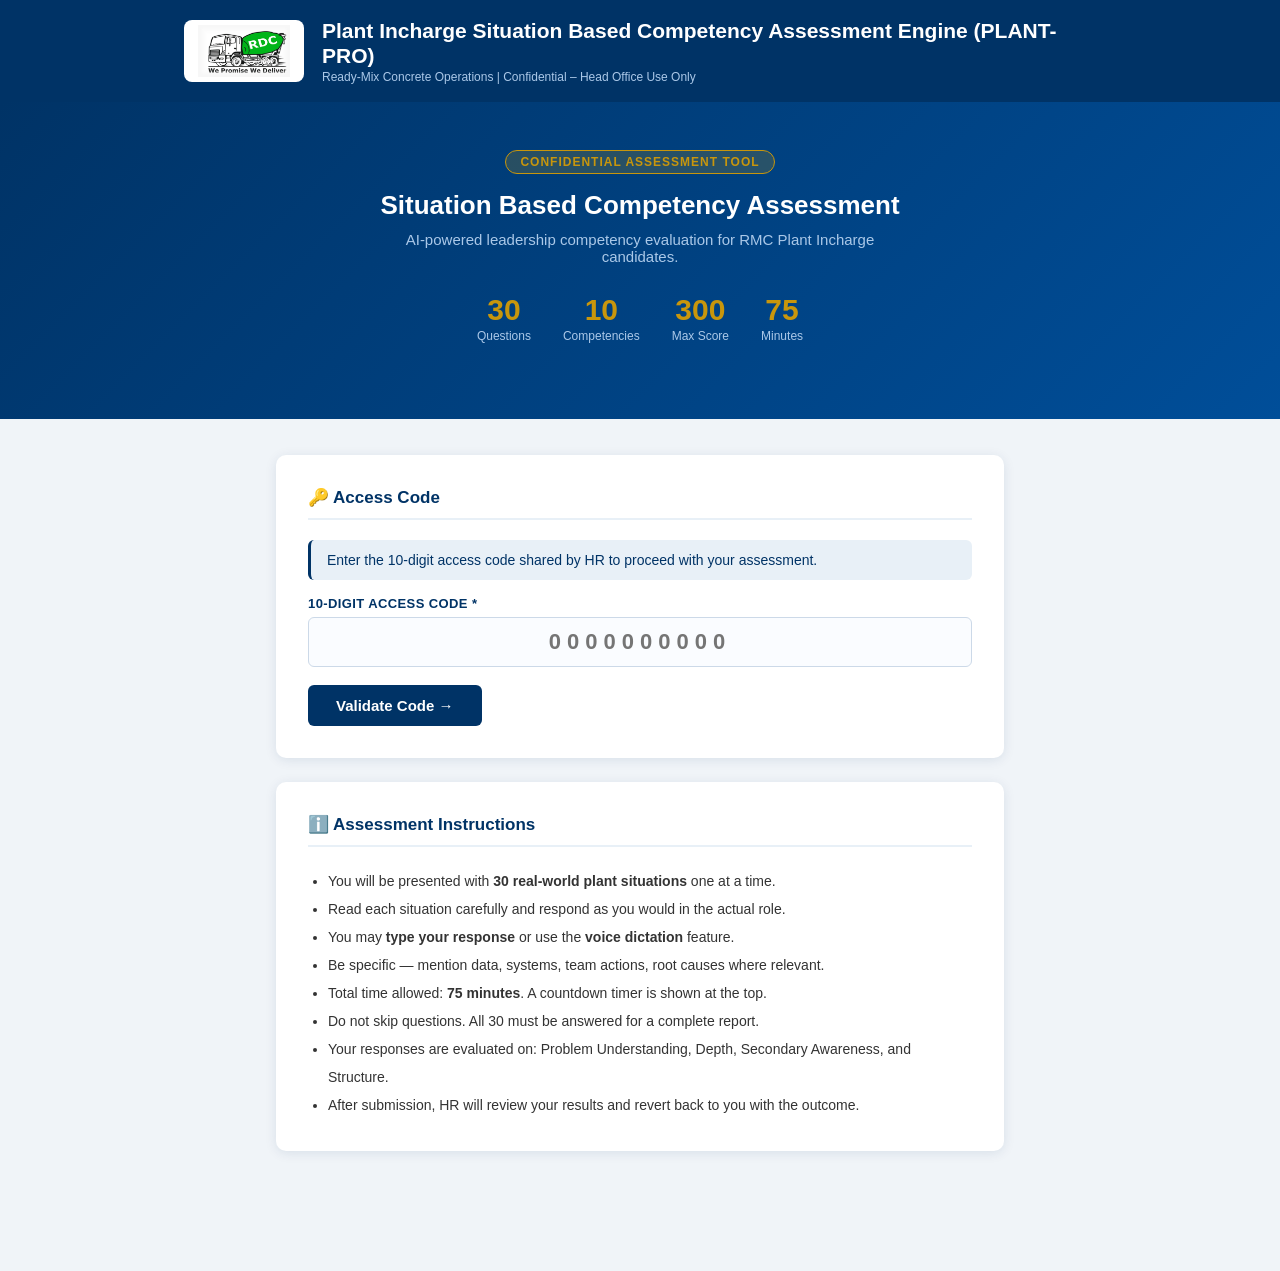
==== static/index.html @ 42b7ea3e "SRT: identify the candidate against the employee master SRT recorded a typed name and a typed plant " ====
<!DOCTYPE html>
<html lang="en">
<head>
  <meta charset="UTF-8" />
  <meta name="viewport" content="width=device-width, initial-scale=1.0" />
  <title>RDC Plant Incharge – Situation Based Competency Assessment</title>
  <link rel="stylesheet" href="/static/style.css?v=4.23" />
  <style>
    .hero {
      background: linear-gradient(135deg, #003366 0%, #004e99 100%);
      padding: 48px 24px;
      text-align: center;
      color: #fff;
    }
    .hero h1 { font-size: 26px; font-weight: 800; margin-bottom: 10px; }
    .hero p  { font-size: 15px; color: #aac8e8; max-width: 520px; margin: 0 auto 8px; }
    .hero-badge {
      display: inline-block;
      background: rgba(200,150,12,0.2);
      border: 1px solid var(--gold);
      color: var(--gold);
      padding: 4px 14px;
      border-radius: 20px;
      font-size: 12px;
      font-weight: 700;
      letter-spacing: 1px;
      margin-bottom: 16px;
    }
    .stats-row {
      display: flex;
      justify-content: center;
      gap: 32px;
      margin: 28px 0;
    }
    .stat-item { text-align: center; color: #fff; }
    .stat-num  { font-size: 30px; font-weight: 800; color: var(--gold); }
    .stat-lbl  { font-size: 12px; color: #aac8e8; margin-top: 2px; }
    .form-note { font-size: 12px; color: var(--grey-mid); margin-top: 6px; }

    /* Access code entry */
    .code-input {
      font-size: 22px !important;
      font-family: 'Courier New', monospace;
      letter-spacing: 6px;
      text-align: center;
      font-weight: 700;
      color: var(--blue);
    }
    .code-meta {
      display: none;
      background: #d4edda; color: #155724;
      padding: 8px 14px; border-radius: 7px;
      font-size: 12px; font-weight: 600;
      margin-top: 10px;
    }
    .code-err {
      display: none;
      background: #f8d7da; color: #721c24;
      padding: 8px 14px; border-radius: 7px;
      font-size: 13px; margin-top: 10px;
    }
    #registrationCard { display: none; }
  </style>
</head>
<body>

<header class="header">
  <div class="header-inner">
    <div class="header-logo">
      <img src="/static/rdc-logo.png?v=1" alt="RDC" onerror="this.remove();this.parentNode.classList.add('no-image');" />
    </div>
    <div>
      <div class="header-title">Plant Incharge Situation Based Competency Assessment Engine (PLANT-PRO)</div>
      <div class="header-sub">Ready-Mix Concrete Operations | Confidential – Head Office Use Only</div>
    </div>
  </div>
</header>

<div class="hero">
  <div class="hero-badge">CONFIDENTIAL ASSESSMENT TOOL</div>
  <h1>Situation Based Competency Assessment</h1>
  <p>AI-powered leadership competency evaluation for RMC Plant Incharge candidates.</p>
  <div class="stats-row">
    <div class="stat-item">
      <div class="stat-num">30</div>
      <div class="stat-lbl">Questions</div>
    </div>
    <div class="stat-item">
      <div class="stat-num">10</div>
      <div class="stat-lbl">Competencies</div>
    </div>
    <div class="stat-item">
      <div class="stat-num">300</div>
      <div class="stat-lbl">Max Score</div>
    </div>
    <div class="stat-item">
      <div class="stat-num" id="assessmentTimeStat">75</div>
      <div class="stat-lbl">Minutes</div>
    </div>
  </div>
</div>

<div class="container">

  <!-- Step 1: Access Code Entry -->
  <div class="card" id="codeCard">
    <div class="card-title">🔑 Access Code</div>
    <div class="alert alert-info">
      Enter the 10-digit access code shared by HR to proceed with your assessment.
    </div>
    <form id="codeForm">
      <div class="form-group">
        <label>10-Digit Access Code *</label>
        <input type="text" id="accessCode" class="code-input"
               placeholder="0000000000"
               inputmode="numeric" pattern="[0-9]{10}"
               maxlength="10" autocomplete="off" required />
      </div>
      <div style="margin-top:8px;">
        <button type="submit" class="btn btn-primary" id="codeBtn">
          <span>Validate Code →</span>
        </button>
      </div>
      <div class="code-meta" id="codeMeta"></div>
      <div class="code-err"  id="codeErr"></div>
    </form>
  </div>

  <!-- Step 2: Candidate Registration (hidden until code is valid) -->
  <div class="card" id="registrationCard">
    <div class="card-title">📋 Candidate Registration</div>
    <div class="alert alert-info">
      Enter your employee code and company e-mail. Your name and plant are taken
      from the employee master, so they appear on the report exactly as HR holds
      them.
    </div>
    <form id="regForm">
      <div class="form-group">
        <label>Employee Code *</label>
        <input type="text" id="employeeCode" placeholder="e.g., A00388" required />
      </div>
      <div class="form-group">
        <label>Company E-mail *</label>
        <input type="email" id="employeeEmail" placeholder="e.g., name@rdc.in" required />
      </div>

      <!-- Filled by the lookup. Shown so the candidate can see who the system
           thinks they are BEFORE a 75-minute assessment is attributed to that
           person — a mistyped code caught here costs nothing. -->
      <div class="alert alert-info" id="identityBox" style="display:none;"></div>
      <div class="code-err" id="identityErr"></div>

      <div class="form-group">
        <label>Assessment Date *</label>
        <input type="date" id="assessmentDate" required />
      </div>
      <div style="margin-top:8px;">
        <button type="button" class="btn btn-primary" id="verifyBtn">
          <span>Confirm My Details</span>
        </button>
        <button type="submit" class="btn btn-primary" id="startBtn" style="display:none;">
          <span>Begin Assessment →</span>
        </button>
      </div>
    </form>
  </div>

  <div class="card">
    <div class="card-title">ℹ️ Assessment Instructions</div>
    <ul style="list-style:disc; padding-left:20px; font-size:14px; line-height:2;">
      <li>You will be presented with <strong>30 real-world plant situations</strong> one at a time.</li>
      <li>Read each situation carefully and respond as you would in the actual role.</li>
      <li>You may <strong>type your response</strong> or use the <strong>voice dictation</strong> feature.</li>
      <li>Be specific — mention data, systems, team actions, root causes where relevant.</li>
      <li>Total time allowed: <strong id="assessmentTimeLabel">75 minutes</strong>. A countdown timer is shown at the top.</li>
      <li>Do not skip questions. All 30 must be answered for a complete report.</li>
      <li>Your responses are evaluated on: Problem Understanding, Depth, Secondary Awareness, and Structure.</li>
      <li>After submission, HR will review your results and revert back to you with the outcome.</li>
    </ul>
  </div>
</div>

<script>
  // Set today's date as default
  document.getElementById('assessmentDate').value = new Date().toISOString().split('T')[0];

  // Pull the configured assessment duration from the backend so the
  // instructions card reflects the real value (default 75 min, but
  // overridable via ASSESSMENT_MINUTES env var).
  fetch('/api/config').then(r => r.ok ? r.json() : null).then(cfg => {
    if (cfg && cfg.assessment_minutes) {
      const lbl = document.getElementById('assessmentTimeLabel');
      if (lbl) lbl.textContent = `${cfg.assessment_minutes} minutes`;
      const stat = document.getElementById('assessmentTimeStat');
      if (stat) stat.textContent = String(cfg.assessment_minutes);
    }
  }).catch(() => {});

  let validatedCode = '';

  // Digits-only live filter on the code input
  const codeInput = document.getElementById('accessCode');
  codeInput.addEventListener('input', () => {
    codeInput.value = codeInput.value.replace(/\D+/g, '').slice(0, 10);
  });

  // NOTE: Access code is NEVER pre-filled from URL or elsewhere. HR shares
  // the code with the candidate only when they are online for the test —
  // this is an anti-cheating requirement. The candidate must type it in.

  async function parseErr(res) {
    try { const j = await res.json(); return j.detail || JSON.stringify(j); }
    catch (_) { return await res.text(); }
  }

  // Names come from the employee master, so they are not attacker-controlled —
  // but they are still data being written into innerHTML, and an apostrophe or
  // an ampersand in a name should render, not break the markup around it.
  function escHtml(s) {
    return String(s == null ? '' : s)
      .replace(/&/g, '&amp;').replace(/</g, '&lt;').replace(/>/g, '&gt;')
      .replace(/"/g, '&quot;').replace(/'/g, '&#39;');
  }

  // Step 1: Validate access code
  document.getElementById('codeForm').addEventListener('submit', async (e) => {
    e.preventDefault();
    const btn     = document.getElementById('codeBtn');
    const metaEl  = document.getElementById('codeMeta');
    const errEl   = document.getElementById('codeErr');
    const code    = codeInput.value.trim();

    metaEl.style.display = 'none';
    errEl.style.display  = 'none';

    if (!/^\d{10}$/.test(code)) {
      errEl.textContent     = 'Please enter exactly 10 digits.';
      errEl.style.display   = 'block';
      return;
    }

    btn.disabled  = true;
    btn.innerHTML = '<span>Validating…</span>';

    try {
      const res = await fetch('/api/validate-code', {
        method: 'POST',
        headers: { 'Content-Type': 'application/json' },
        body:   JSON.stringify({ code }),
      });
      if (!res.ok) throw new Error(await parseErr(res));
      const d = await res.json();

      validatedCode = code;
      codeInput.disabled = true;
      btn.style.display  = 'none';
      metaEl.textContent = `✅ Code valid — ${d.remaining} of ${d.max_uses} slots available.`;
      metaEl.style.display = 'block';

      // Reveal the registration card
      document.getElementById('registrationCard').style.display = 'block';
      document.getElementById('candidateName').focus();
      document.getElementById('registrationCard').scrollIntoView({ behavior: 'smooth', block: 'start' });
    } catch (err) {
      errEl.textContent   = '❌ ' + err.message;
      errEl.style.display = 'block';
      btn.disabled        = false;
      btn.innerHTML       = '<span>Validate Code →</span>';
    }
  });

  // Step 2: Begin assessment (sends access code along with registration)
  // Identity confirmed by the lookup. Cleared whenever the code or e-mail is
  // edited, so the candidate cannot confirm one person and then start as
  // another by changing a field afterwards.
  let verifiedIdentity = null;

  function resetIdentity() {
    verifiedIdentity = null;
    document.getElementById('identityBox').style.display = 'none';
    document.getElementById('identityErr').textContent = '';
    document.getElementById('startBtn').style.display = 'none';
    document.getElementById('verifyBtn').style.display = '';
  }
  document.getElementById('employeeCode').addEventListener('input', resetIdentity);
  document.getElementById('employeeEmail').addEventListener('input', resetIdentity);

  document.getElementById('verifyBtn').addEventListener('click', async () => {
    const btn  = document.getElementById('verifyBtn');
    const err  = document.getElementById('identityErr');
    const box  = document.getElementById('identityBox');
    const code = document.getElementById('employeeCode').value.trim();
    const mail = document.getElementById('employeeEmail').value.trim();

    err.textContent = '';
    if (!code || !mail) {
      err.textContent = 'Please enter both your employee code and your company e-mail.';
      return;
    }

    btn.disabled = true;
    btn.innerHTML = '<span>Checking…</span>';
    try {
      // Bare path on purpose — the BASE_PATH shim prefixes it, same as the
      // other call sites in this app.
      const res = await fetch('/api/identity/lookup', {
        method: 'POST',
        headers: { 'Content-Type': 'application/json' },
        body: JSON.stringify({ employee_code: code, email: mail }),
      });
      if (!res.ok) throw new Error(await parseErr(res));
      const who = await res.json();

      verifiedIdentity = who;
      box.innerHTML =
        '<strong>' + escHtml(who.full_name || '') + '</strong>'
        + (who.employee_code ? ' &middot; ' + escHtml(who.employee_code) : '')
        + (who.designation ? '<br>' + escHtml(who.designation) : '')
        + (who.location ? '<br>' + escHtml(who.location) : '')
        + '<br><br>If this is not you, correct your employee code or e-mail above.';
      box.style.display = '';
      document.getElementById('startBtn').style.display = '';
      btn.style.display = 'none';
    } catch (e2) {
      err.textContent = e2.message;
      box.style.display = 'none';
    } finally {
      btn.disabled = false;
      btn.innerHTML = '<span>Confirm My Details</span>';
    }
  });

  document.getElementById('regForm').addEventListener('submit', async (e) => {
    e.preventDefault();
    const btn = document.getElementById('startBtn');

    if (!validatedCode) {
      alert('Please validate your access code first.');
      return;
    }
    if (!verifiedIdentity) {
      alert('Please confirm your details first.');
      return;
    }

    btn.disabled = true;
    btn.innerHTML = '<span>Starting...</span>';

    // Name and plant are sent for display continuity only — the server takes
    // both from the employee master and ignores what arrives here.
    const payload = {
      employee_code:   document.getElementById('employeeCode').value.trim(),
      email:           document.getElementById('employeeEmail').value.trim(),
      candidate_name:  verifiedIdentity.full_name || '',
      plant_location:  verifiedIdentity.location || '',
      assessment_date: document.getElementById('assessmentDate').value,
      access_code:     validatedCode,
    };

    try {
      const res = await fetch('/api/start-session', {
        method: 'POST',
        headers: { 'Content-Type': 'application/json' },
        body: JSON.stringify(payload),
      });

      if (!res.ok) throw new Error(await parseErr(res));
      const data = await res.json();

      // Store session data (strip code before persisting — not needed
      // downstream). The e-mail goes too: the server has already recorded it
      // against the session, and a candidate-facing page has no use for it.
      const candForStore = { ...payload };
      delete candForStore.access_code;
      delete candForStore.email;
      sessionStorage.setItem('rdc_session_id', data.session_id);
      sessionStorage.setItem('rdc_questions',  JSON.stringify(data.questions));
      sessionStorage.setItem('rdc_candidate',  JSON.stringify(candForStore));
      sessionStorage.setItem('rdc_answers',    JSON.stringify({}));

      // v4.18 cache-buster — prevents browser from serving a stale
      // assessment.html (which would lock the candidate into the old
      // hardcoded 60-min timer instead of the current 75-min default).
      window.location.href = (window.BASE_PATH || '') + '/assessment?v=4.18';
    } catch (err) {
      alert('Error starting session: ' + err.message);
      btn.disabled = false;
      btn.innerHTML = '<span>Begin Assessment →</span>';
    }
  });
</script>

</body>
</html>
---- static/style.css ----
/* ─── RDC Brand Tokens ─────────────────────────────────── */
:root {
  --blue:        #003366;
  --blue-mid:    #004e99;
  --blue-light:  #e8f0f7;
  --gold:        #c8960c;
  --gold-light:  #fdf3d0;
  --green:       #1a7a1a;
  --orange:      #cc7700;
  --red:         #cc0000;
  --grey-dark:   #333333;
  --grey-mid:    #666666;
  --grey-light:  #f5f5f5;
  --white:       #ffffff;
  --shadow:      0 2px 12px rgba(0,51,102,0.10);
  --radius:      10px;
  --font:        'Segoe UI', Arial, sans-serif;
}

* { box-sizing: border-box; margin: 0; padding: 0; }

body {
  font-family: var(--font);
  background: #f0f4f8;
  color: var(--grey-dark);
  min-height: 100vh;
}

/* ─── Header ───────────────────────────────────────────── */
.header {
  background: var(--blue);
  color: var(--white);
  padding: 0;
}
.header-inner {
  max-width: 960px;
  margin: 0 auto;
  padding: 18px 24px;
  display: flex;
  align-items: center;
  gap: 18px;
}
/* Header logo — landscape RDC "We Promise We Deliver" image on a white pad.
   If /static/rdc-logo.png is not present, the <img> element removes itself
   via onerror and the container falls back to the text "RDC" (see rule below). */
.header-logo {
  width: 120px;
  height: 62px;
  background: var(--white);
  border-radius: 8px;
  padding: 5px 8px;
  display: flex;
  align-items: center;
  justify-content: center;
  flex-shrink: 0;
}
.header-logo img {
  max-width: 100%;
  max-height: 100%;
  object-fit: contain;
  display: block;
}
/* Fallback: onerror script sets this class when the image is missing */
.header-logo.no-image::before {
  content: 'RDC';
  font-weight: 900;
  font-size: 22px;
  color: var(--blue);
  letter-spacing: -1px;
}
.header-title { font-size: 21px; font-weight: 700; line-height: 1.2; }
.header-sub   { font-size: 12px; color: #aac8e8; margin-top: 2px; }

/* ─── Container ────────────────────────────────────────── */
.container {
  max-width: 760px;
  margin: 36px auto;
  padding: 0 16px 60px;
}

/* ─── Card ─────────────────────────────────────────────── */
.card {
  background: var(--white);
  border-radius: var(--radius);
  box-shadow: var(--shadow);
  padding: 32px;
  margin-bottom: 24px;
}
.card-title {
  font-size: 17px;
  font-weight: 700;
  color: var(--blue);
  margin-bottom: 20px;
  padding-bottom: 10px;
  border-bottom: 2px solid var(--blue-light);
}

/* ─── Form ─────────────────────────────────────────────── */
.form-group { margin-bottom: 18px; }
.form-group label {
  display: block;
  font-size: 13px;
  font-weight: 600;
  color: var(--blue);
  margin-bottom: 6px;
  text-transform: uppercase;
  letter-spacing: 0.4px;
}
.form-group input,
.form-group select,
.form-group textarea {
  width: 100%;
  padding: 11px 14px;
  border: 1.5px solid #ccd9e8;
  border-radius: 6px;
  font-size: 15px;
  font-family: var(--font);
  color: var(--grey-dark);
  background: #fafcff;
  transition: border-color 0.2s;
  outline: none;
}
.form-group input:focus,
.form-group select:focus,
.form-group textarea:focus {
  border-color: var(--blue-mid);
  background: var(--white);
}
.form-group textarea { resize: vertical; min-height: 120px; }

/* ─── Buttons ──────────────────────────────────────────── */
.btn {
  display: inline-flex;
  align-items: center;
  gap: 8px;
  padding: 12px 28px;
  border: none;
  border-radius: 6px;
  font-size: 15px;
  font-weight: 600;
  font-family: var(--font);
  cursor: pointer;
  transition: all 0.2s;
  text-decoration: none;
}
.btn-primary  { background: var(--blue); color: var(--white); }
.btn-primary:hover  { background: var(--blue-mid); transform: translateY(-1px); box-shadow: 0 4px 12px rgba(0,51,102,0.25); }
.btn-gold     { background: var(--gold); color: var(--white); }
.btn-gold:hover     { background: #a67a0a; transform: translateY(-1px); }
.btn-outline  { background: transparent; color: var(--blue); border: 2px solid var(--blue); }
.btn-outline:hover  { background: var(--blue-light); }
.btn-danger   { background: var(--red); color: var(--white); }
.btn-green    { background: var(--green); color: var(--white); }
.btn-green:hover    { background: #145e14; }
.btn:disabled { opacity: 0.5; cursor: not-allowed; transform: none !important; }
.btn-sm       { padding: 8px 18px; font-size: 13px; }

/* ─── Progress Bar ─────────────────────────────────────── */
.progress-wrap {
  background: var(--blue);
  padding: 14px 24px;
}
.progress-info {
  max-width: 760px;
  margin: 0 auto;
  display: flex;
  justify-content: space-between;
  align-items: center;
  color: var(--white);
  font-size: 13px;
  margin-bottom: 8px;
}
.progress-bar-outer {
  max-width: 760px;
  margin: 0 auto;
  background: rgba(255,255,255,0.2);
  border-radius: 20px;
  height: 8px;
}
.progress-bar-inner {
  background: var(--gold);
  height: 8px;
  border-radius: 20px;
  transition: width 0.4s ease;
}

/* ─── Competency Badge ─────────────────────────────────── */
.badge {
  display: inline-block;
  padding: 4px 12px;
  border-radius: 20px;
  font-size: 12px;
  font-weight: 600;
  background: var(--blue-light);
  color: var(--blue);
  margin-bottom: 12px;
}

/* ─── Situation Box ────────────────────────────────────── */
.situation-box {
  background: var(--blue-light);
  border-left: 4px solid var(--blue);
  border-radius: 0 8px 8px 0;
  padding: 18px 20px;
  font-size: 15px;
  line-height: 1.7;
  color: var(--grey-dark);
  margin-bottom: 22px;
}
.situation-label {
  font-size: 11px;
  font-weight: 700;
  text-transform: uppercase;
  letter-spacing: 0.8px;
  color: var(--blue);
  margin-bottom: 8px;
}

/* ─── Voice / Type Toggle ──────────────────────────────── */
.input-mode-toggle {
  display: flex;
  gap: 0;
  border: 1.5px solid #ccd9e8;
  border-radius: 6px;
  overflow: hidden;
  margin-bottom: 14px;
  width: fit-content;
}
.mode-btn {
  padding: 8px 20px;
  font-size: 13px;
  font-weight: 600;
  background: var(--grey-light);
  color: var(--grey-mid);
  cursor: pointer;
  border: none;
  font-family: var(--font);
  transition: all 0.2s;
}
.mode-btn.active {
  background: var(--blue);
  color: var(--white);
}

/* ─── Voice Panel ──────────────────────────────────────── */
.voice-panel {
  display: none;
  text-align: center;
  padding: 24px 0;
}
.voice-panel.show { display: block; }
.mic-btn {
  width: 80px;
  height: 80px;
  border-radius: 50%;
  background: var(--blue);
  border: none;
  cursor: pointer;
  display: flex;
  align-items: center;
  justify-content: center;
  margin: 0 auto 14px;
  transition: all 0.2s;
  box-shadow: 0 4px 16px rgba(0,51,102,0.3);
}
.mic-btn:hover { background: var(--blue-mid); transform: scale(1.05); }
.mic-btn.recording {
  background: var(--red);
  animation: pulse 1.2s infinite;
}
@keyframes pulse {
  0%   { box-shadow: 0 0 0 0 rgba(204,0,0,0.4); }
  70%  { box-shadow: 0 0 0 18px rgba(204,0,0,0); }
  100% { box-shadow: 0 0 0 0 rgba(204,0,0,0); }
}
.mic-icon { width: 34px; height: 34px; fill: var(--white); }
.voice-status { font-size: 13px; color: var(--grey-mid); margin-bottom: 10px; }
.voice-transcript {
  background: var(--grey-light);
  border-radius: 6px;
  padding: 12px;
  font-size: 14px;
  color: var(--grey-dark);
  min-height: 60px;
  text-align: left;
  margin-bottom: 12px;
  font-style: italic;
}

/* ─── Scoring Progress ─────────────────────────────────── */
.scoring-overlay {
  position: fixed;
  inset: 0;
  background: rgba(0,51,102,0.92);
  display: flex;
  align-items: center;
  justify-content: center;
  z-index: 999;
  display: none;
}
.scoring-overlay.show { display: flex; }
.scoring-box {
  background: var(--white);
  border-radius: var(--radius);
  padding: 40px 48px;
  text-align: center;
  max-width: 420px;
  width: 90%;
}
.scoring-title { font-size: 20px; font-weight: 700; color: var(--blue); margin-bottom: 8px; }
.scoring-sub   { font-size: 14px; color: var(--grey-mid); margin-bottom: 24px; }
.scoring-progress-text { font-size: 13px; color: var(--grey-mid); margin-top: 10px; }
.spinner {
  width: 52px; height: 52px;
  border: 5px solid var(--blue-light);
  border-top-color: var(--blue);
  border-radius: 50%;
  animation: spin 0.8s linear infinite;
  margin: 0 auto 16px;
}
@keyframes spin { to { transform: rotate(360deg); } }

/* ─── Report Sections ──────────────────────────────────── */
.score-hero {
  display: flex;
  gap: 16px;
  margin-bottom: 24px;
}
.score-box {
  flex: 1;
  background: var(--blue-light);
  border-radius: 8px;
  padding: 18px 14px;
  text-align: center;
}
.score-num   { font-size: 36px; font-weight: 800; color: var(--blue); line-height: 1; }
.score-label { font-size: 12px; color: var(--grey-mid); margin-top: 4px; }
.readiness-box {
  flex: 1.4;
  border-radius: 8px;
  padding: 18px 14px;
  text-align: center;
  border: 2px solid var(--blue);
}
.readiness-text { font-size: 16px; font-weight: 700; }
.ready-high   { color: var(--green); border-color: var(--green); background: #e8f5e8; }
.ready-mid    { color: var(--orange); border-color: var(--orange); background: #fff3e0; }
.ready-low    { color: var(--red); border-color: var(--red); background: #ffeaea; }

/* Competency Table */
.comp-row {
  display: flex;
  align-items: center;
  padding: 10px 0;
  border-bottom: 1px solid var(--blue-light);
  gap: 10px;
}
.comp-name  { flex: 1; font-size: 14px; font-weight: 500; }
.comp-score { font-size: 14px; font-weight: 700; color: var(--blue); width: 50px; text-align: right; }
.comp-bar-wrap { flex: 0 0 160px; background: var(--grey-light); border-radius: 20px; height: 8px; overflow: hidden; }
.comp-bar   { height: 8px; border-radius: 20px; transition: width 1s ease; }
.rating-tag {
  font-size: 11px;
  font-weight: 700;
  padding: 2px 8px;
  border-radius: 10px;
  width: 100px;
  text-align: center;
}
.tag-excellent { background: #e8f5e8; color: var(--green); }
.tag-good      { background: var(--blue-light); color: var(--blue); }
.tag-developing { background: #fff3e0; color: var(--orange); }
.tag-needs     { background: #ffeaea; color: var(--red); }

/* Lists */
.strength-list, .dev-list { list-style: none; padding: 0; }
.strength-list li::before { content: "✓ "; color: var(--green); font-weight: 700; }
.dev-list li::before { content: "▶ "; color: var(--orange); font-weight: 700; }
.strength-list li, .dev-list li {
  padding: 7px 0;
  font-size: 14px;
  border-bottom: 1px solid var(--grey-light);
}

/* Coaching plan */
.coaching-phase {
  border-left: 4px solid var(--blue);
  padding: 14px 16px;
  margin-bottom: 14px;
  border-radius: 0 8px 8px 0;
  background: var(--grey-light);
}
.phase-label { font-size: 12px; font-weight: 700; color: var(--blue); margin-bottom: 8px; text-transform: uppercase; }
.coaching-phase ul { list-style: disc; padding-left: 20px; }
.coaching-phase li { font-size: 14px; padding: 3px 0; }

/* Action items */
.action-item {
  display: flex;
  gap: 14px;
  padding: 10px 0;
  border-bottom: 1px solid var(--grey-light);
  align-items: flex-start;
}
.action-num {
  background: var(--blue);
  color: var(--white);
  font-size: 13px;
  font-weight: 700;
  width: 28px;
  height: 28px;
  border-radius: 50%;
  display: flex;
  align-items: center;
  justify-content: center;
  flex-shrink: 0;
}
.action-text { font-size: 14px; line-height: 1.6; padding-top: 3px; }

/* ─── Alert ────────────────────────────────────────────── */
.alert {
  padding: 12px 16px;
  border-radius: 6px;
  font-size: 14px;
  margin-bottom: 16px;
}
.alert-info    { background: var(--blue-light); color: var(--blue); border-left: 3px solid var(--blue); }
.alert-warning { background: #fff3e0; color: var(--orange); border-left: 3px solid var(--orange); }

/* ─── Responsive ───────────────────────────────────────── */
@media (max-width: 600px) {
  .card { padding: 20px; }
  .score-hero { flex-direction: column; }
  .comp-bar-wrap { display: none; }
  .header-inner { flex-direction: column; align-items: flex-start; gap: 10px; }
}
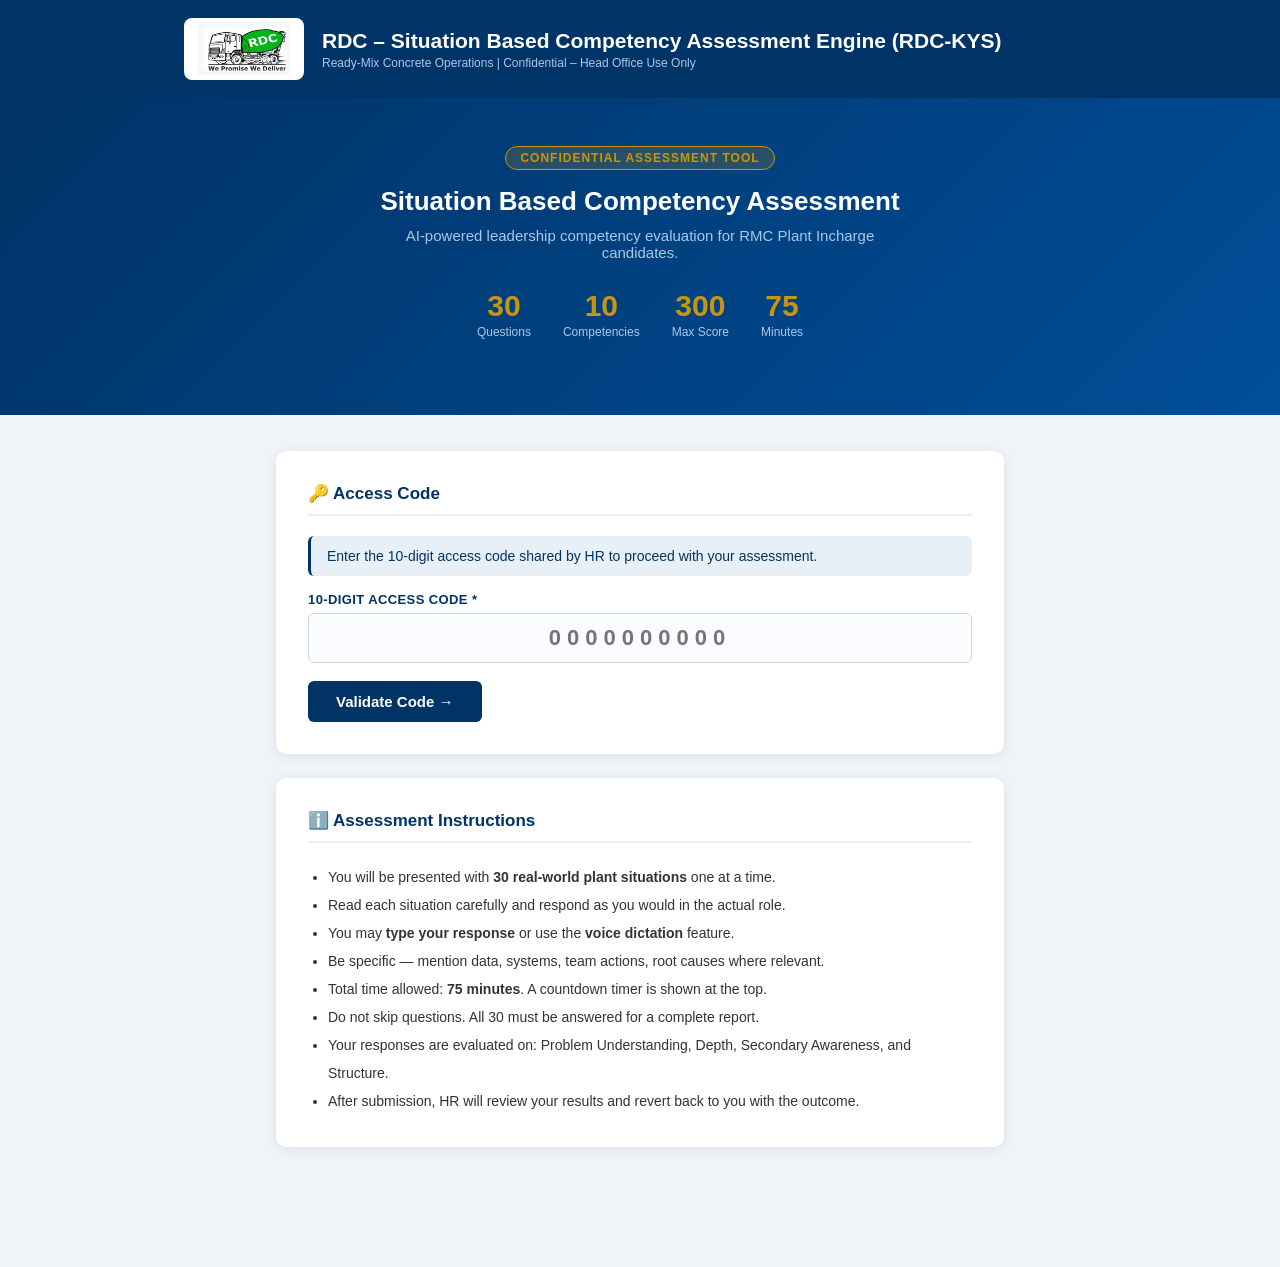
==== commit c69fda0b: "SRT: RDC-KYS header; test identities where there is no employee directory - The page header on the c" ====
--- a/static/index.html
+++ b/static/index.html
@@ -60,6 +60,33 @@
       font-size: 13px; margin-top: 10px;
     }
     #registrationCard { display: none; }
+
+    /* Registration tabs. SRT screens serving employees AND people being
+       recruited; the two need different fields, so they get different tabs
+       rather than one form with rules the candidate has to work out. */
+    .reg-tabs {
+      display: flex;
+      gap: 4px;
+      margin-bottom: 18px;
+      border-bottom: 2px solid #e3e8ee;
+    }
+    .reg-tab {
+      appearance: none;
+      background: none;
+      border: none;
+      border-bottom: 3px solid transparent;
+      margin-bottom: -2px;
+      padding: 10px 18px;
+      font-size: 14px;
+      font-weight: 700;
+      color: var(--grey-mid);
+      cursor: pointer;
+    }
+    .reg-tab:hover { color: var(--blue); }
+    .reg-tab.active {
+      color: var(--blue);
+      border-bottom-color: var(--gold);
+    }
   </style>
 </head>
 <body>
@@ -70,7 +97,7 @@
       <img src="/static/rdc-logo.png?v=1" alt="RDC" onerror="this.remove();this.parentNode.classList.add('no-image');" />
     </div>
     <div>
-      <div class="header-title">Plant Incharge Situation Based Competency Assessment Engine (PLANT-PRO)</div>
+      <div class="header-title">RDC – Situation Based Competency Assessment Engine (RDC-KYS)</div>
       <div class="header-sub">Ready-Mix Concrete Operations | Confidential – Head Office Use Only</div>
     </div>
   </div>
@@ -90,8 +117,8 @@
       <div class="stat-lbl">Competencies</div>
     </div>
     <div class="stat-item">
-      <div class="stat-num">300</div>
-      <div class="stat-lbl">Max Score</div>
+      <div class="stat-num" id="thirdStatNum">300</div>
+      <div class="stat-lbl" id="thirdStatLbl">Max Score</div>
     </div>
     <div class="stat-item">
       <div class="stat-num" id="assessmentTimeStat">75</div>
@@ -129,26 +156,60 @@
   <!-- Step 2: Candidate Registration (hidden until code is valid) -->
   <div class="card" id="registrationCard">
     <div class="card-title">📋 Candidate Registration</div>
-    <div class="alert alert-info">
-      Enter your employee code and company e-mail. Your name and plant are taken
-      from the employee master, so they appear on the report exactly as HR holds
-      them.
-    </div>
+
+    <div class="reg-tabs" role="tablist">
+      <button type="button" class="reg-tab active" id="tabEmployee"
+              role="tab" aria-selected="true" aria-controls="employeePanel">RDC Employee</button>
+      <button type="button" class="reg-tab" id="tabExternal"
+              role="tab" aria-selected="false" aria-controls="externalPanel">External Candidate</button>
+    </div>
+
     <form id="regForm">
-      <div class="form-group">
-        <label>Employee Code *</label>
-        <input type="text" id="employeeCode" placeholder="e.g., A00388" required />
+      <!-- Serving employee: identity is CHECKED, never typed. -->
+      <div id="employeePanel" role="tabpanel" aria-labelledby="tabEmployee">
+        <div class="alert alert-info">
+          Enter your employee code and company e-mail. Your name and plant are taken
+          from the employee master, so they appear on the report exactly as HR holds
+          them.
+        </div>
+        <div class="form-group">
+          <label>Employee Code *</label>
+          <input type="text" id="employeeCode" placeholder="e.g., A00388" />
+        </div>
+        <div class="form-group">
+          <label>Company E-mail *</label>
+          <input type="email" id="employeeEmail" placeholder="e.g., name@rdc.in" />
+        </div>
+
+        <!-- Filled by the lookup. Shown so the candidate can see who the system
+             thinks they are BEFORE a 75-minute assessment is attributed to that
+             person — a mistyped code caught here costs nothing. -->
+        <div class="alert alert-info" id="identityBox" style="display:none;"></div>
+        <div class="code-err" id="identityErr"></div>
       </div>
-      <div class="form-group">
-        <label>Company E-mail *</label>
-        <input type="email" id="employeeEmail" placeholder="e.g., name@rdc.in" required />
+
+      <!-- Recruitment: there is no master record to check against yet, so the
+           e-mail is what identifies the candidate and the name is typed. -->
+      <div id="externalPanel" role="tabpanel" aria-labelledby="tabExternal" style="display:none;">
+        <div class="alert alert-info">
+          For candidates applying from outside RDC. Please use the e-mail address you
+          gave HR — your report is filed against it, and it is how your result is
+          matched to your application.
+        </div>
+        <div class="form-group">
+          <label>Full Name *</label>
+          <input type="text" id="externalName" placeholder="As it should appear on your report" />
+        </div>
+        <div class="form-group">
+          <label>E-mail *</label>
+          <input type="email" id="externalEmail" placeholder="e.g., name@example.com" />
+        </div>
+        <div class="form-group">
+          <label>Plant / Location Applied For</label>
+          <input type="text" id="externalLocation" placeholder="Optional — e.g., Mumbai" />
+        </div>
+        <div class="code-err" id="externalErr"></div>
       </div>
-
-      <!-- Filled by the lookup. Shown so the candidate can see who the system
-           thinks they are BEFORE a 75-minute assessment is attributed to that
-           person — a mistyped code caught here costs nothing. -->
-      <div class="alert alert-info" id="identityBox" style="display:none;"></div>
-      <div class="code-err" id="identityErr"></div>
 
       <div class="form-group">
         <label>Assessment Date *</label>
@@ -167,7 +228,7 @@
 
   <div class="card">
     <div class="card-title">ℹ️ Assessment Instructions</div>
-    <ul style="list-style:disc; padding-left:20px; font-size:14px; line-height:2;">
+    <ul id="instructionsList" style="list-style:disc; padding-left:20px; font-size:14px; line-height:2;">
       <li>You will be presented with <strong>30 real-world plant situations</strong> one at a time.</li>
       <li>Read each situation carefully and respond as you would in the actual role.</li>
       <li>You may <strong>type your response</strong> or use the <strong>voice dictation</strong> feature.</li>
@@ -198,6 +259,35 @@
 
   let validatedCode = '';
 
+  // The assessment a validated code starts. The code decides; the candidate
+  // is never offered a choice. Plant Manager leaves the page exactly as it is.
+  let validatedType = 'plant_manager';
+
+  const PQI_INSTRUCTIONS = [
+    'You will be presented with <strong>30 real-world quality situations</strong> one at a time.',
+    'Read each situation carefully and respond as you would as the Plant Quality Incharge.',
+    'You may <strong>type your response</strong> or use <strong>voice dictation</strong>. English, Hindi and Hinglish are all fine — for voice, choose English or Hindi speech recognition.',
+    'Be specific: state your decision, the evidence you rely on, who does what, and how you would stop the problem recurring.',
+    'Total time allowed: <strong>{minutes} minutes</strong>. A countdown timer is shown at the top.',
+    'Your answers are saved as you go. If your connection drops, reopen this page and enter the same access code and details to continue where you left off — the timer keeps running from your original start.',
+    'Unanswered questions are scored as zero.',
+    'After submission, HR will review your results and revert back to you with the outcome.',
+  ];
+
+  function applyAssessment(type) {
+    validatedType = type === 'pqi' ? 'pqi' : 'plant_manager';
+    if (validatedType !== 'pqi') return;
+    const name = 'Plant Quality Incharge (PQI) Situation Based Competency Assessment';
+    document.title = 'RDC ' + name;
+    document.querySelector('.hero p').textContent =
+      'AI-assisted competency evaluation for RMC Plant Quality Incharge candidates.';
+    document.getElementById('thirdStatNum').textContent = 'EN / हिं';
+    document.getElementById('thirdStatLbl').textContent = 'Voice Languages';
+    const minutes = document.getElementById('assessmentTimeStat').textContent || '75';
+    document.getElementById('instructionsList').innerHTML =
+      PQI_INSTRUCTIONS.map(item => '<li>' + item.replace('{minutes}', minutes) + '</li>').join('');
+  }
+
   // Digits-only live filter on the code input
   const codeInput = document.getElementById('accessCode');
   codeInput.addEventListener('input', () => {
@@ -242,6 +332,10 @@
     btn.disabled  = true;
     btn.innerHTML = '<span>Validating…</span>';
 
+    // Only the CALL is guarded. Anything after it has already been told the
+    // code is good, and a fault there is our bug — reporting it in the same
+    // red box would tell the candidate their valid code was rejected.
+    let d;
     try {
       const res = await fetch('/api/validate-code', {
         method: 'POST',
@@ -249,24 +343,29 @@
         body:   JSON.stringify({ code }),
       });
       if (!res.ok) throw new Error(await parseErr(res));
-      const d = await res.json();
-
-      validatedCode = code;
-      codeInput.disabled = true;
-      btn.style.display  = 'none';
-      metaEl.textContent = `✅ Code valid — ${d.remaining} of ${d.max_uses} slots available.`;
-      metaEl.style.display = 'block';
-
-      // Reveal the registration card
-      document.getElementById('registrationCard').style.display = 'block';
-      document.getElementById('candidateName').focus();
-      document.getElementById('registrationCard').scrollIntoView({ behavior: 'smooth', block: 'start' });
+      d = await res.json();
     } catch (err) {
       errEl.textContent   = '❌ ' + err.message;
       errEl.style.display = 'block';
       btn.disabled        = false;
       btn.innerHTML       = '<span>Validate Code →</span>';
-    }
+      return;
+    }
+
+    validatedCode = code;
+    applyAssessment(d.assessment_type);
+    codeInput.disabled = true;
+    btn.style.display  = 'none';
+    metaEl.textContent = `✅ Code valid — ${d.remaining} of ${d.max_uses} slots available.`;
+    metaEl.style.display = 'block';
+
+    // Reveal the registration card. Employee code is the first field the
+    // candidate fills — identity is looked up from code + e-mail, so there is
+    // no free-text name field to land on.
+    const regCard = document.getElementById('registrationCard');
+    regCard.style.display = 'block';
+    regCard.scrollIntoView({ behavior: 'smooth', block: 'start' });
+    document.getElementById('employeeCode').focus({ preventScroll: true });
   });
 
   // Step 2: Begin assessment (sends access code along with registration)
@@ -275,26 +374,71 @@
   // another by changing a field afterwards.
   let verifiedIdentity = null;
 
+  // Which door the candidate came through. Decides which fields are read,
+  // which buttons show, and what the server is told.
+  let activeTab = 'employee';
+
+  const EMPLOYEE_FIELDS = ['employeeCode', 'employeeEmail'];
+  const EXTERNAL_FIELDS = ['externalName', 'externalEmail', 'externalLocation'];
+
+  function showErr(id, message) {
+    const el = document.getElementById(id);
+    el.textContent = message || '';
+    // .code-err is display:none by default, so setting only the text leaves
+    // the message invisible and the candidate staring at a form that simply
+    // did nothing.
+    el.style.display = message ? 'block' : 'none';
+  }
+
+  function setTab(tab) {
+    activeTab = tab;
+    const isEmployee = tab === 'employee';
+
+    document.getElementById('tabEmployee').classList.toggle('active', isEmployee);
+    document.getElementById('tabExternal').classList.toggle('active', !isEmployee);
+    document.getElementById('tabEmployee').setAttribute('aria-selected', String(isEmployee));
+    document.getElementById('tabExternal').setAttribute('aria-selected', String(!isEmployee));
+    document.getElementById('employeePanel').style.display = isEmployee ? '' : 'none';
+    document.getElementById('externalPanel').style.display = isEmployee ? 'none' : '';
+
+    // The hidden panel's inputs are DISABLED, not merely hidden. A hidden
+    // input still takes part in the browser's own form validation, and a
+    // half-typed e-mail on the tab you are not looking at blocks submit with
+    // an error it cannot show you, because the field it wants to point at is
+    // off screen. Disabled fields are excluded from that, and their values
+    // stay readable, so switching back and forth loses nothing.
+    EMPLOYEE_FIELDS.forEach((id) => { document.getElementById(id).disabled = !isEmployee; });
+    EXTERNAL_FIELDS.forEach((id) => { document.getElementById(id).disabled = isEmployee; });
+
+    // An external candidate has nothing to confirm — the name is theirs to
+    // give — so they go straight to the start button.
+    document.getElementById('verifyBtn').style.display = (isEmployee && !verifiedIdentity) ? '' : 'none';
+    document.getElementById('startBtn').style.display  = (!isEmployee || verifiedIdentity) ? '' : 'none';
+    showErr('externalErr', '');
+  }
+
   function resetIdentity() {
     verifiedIdentity = null;
     document.getElementById('identityBox').style.display = 'none';
-    document.getElementById('identityErr').textContent = '';
+    showErr('identityErr', '');
     document.getElementById('startBtn').style.display = 'none';
     document.getElementById('verifyBtn').style.display = '';
   }
   document.getElementById('employeeCode').addEventListener('input', resetIdentity);
   document.getElementById('employeeEmail').addEventListener('input', resetIdentity);
+  document.getElementById('tabEmployee').addEventListener('click', () => setTab('employee'));
+  document.getElementById('tabExternal').addEventListener('click', () => setTab('external'));
+  setTab('employee');
 
   document.getElementById('verifyBtn').addEventListener('click', async () => {
     const btn  = document.getElementById('verifyBtn');
-    const err  = document.getElementById('identityErr');
     const box  = document.getElementById('identityBox');
     const code = document.getElementById('employeeCode').value.trim();
     const mail = document.getElementById('employeeEmail').value.trim();
 
-    err.textContent = '';
+    showErr('identityErr', '');
     if (!code || !mail) {
-      err.textContent = 'Please enter both your employee code and your company e-mail.';
+      showErr('identityErr', 'Please enter both your employee code and your company e-mail.');
       return;
     }
 
@@ -322,7 +466,7 @@
       document.getElementById('startBtn').style.display = '';
       btn.style.display = 'none';
     } catch (e2) {
-      err.textContent = e2.message;
+      showErr('identityErr', e2.message);
       box.style.display = 'none';
     } finally {
       btn.disabled = false;
@@ -338,24 +482,46 @@
       alert('Please validate your access code first.');
       return;
     }
-    if (!verifiedIdentity) {
-      alert('Please confirm your details first.');
-      return;
-    }
-
-    btn.disabled = true;
-    btn.innerHTML = '<span>Starting...</span>';
-
-    // Name and plant are sent for display continuity only — the server takes
-    // both from the employee master and ignores what arrives here.
+
     const payload = {
-      employee_code:   document.getElementById('employeeCode').value.trim(),
-      email:           document.getElementById('employeeEmail').value.trim(),
-      candidate_name:  verifiedIdentity.full_name || '',
-      plant_location:  verifiedIdentity.location || '',
+      candidate_type:  activeTab,
       assessment_date: document.getElementById('assessmentDate').value,
       access_code:     validatedCode,
     };
+
+    if (activeTab === 'employee') {
+      if (!verifiedIdentity) {
+        alert('Please confirm your details first.');
+        return;
+      }
+      // Name and plant are sent for display continuity only — the server takes
+      // both from the employee master and ignores what arrives here.
+      payload.employee_code  = document.getElementById('employeeCode').value.trim();
+      payload.email          = document.getElementById('employeeEmail').value.trim();
+      payload.candidate_name = verifiedIdentity.full_name || '';
+      payload.plant_location = verifiedIdentity.location || '';
+    } else {
+      const name = document.getElementById('externalName').value.trim();
+      const mail = document.getElementById('externalEmail').value.trim();
+      showErr('externalErr', '');
+      if (name.length < 2) {
+        showErr('externalErr', 'Please enter your full name.');
+        return;
+      }
+      // Deliberately loose. The address is checked properly by whoever sends
+      // the report to it; a clever pattern here only ever rejects real people
+      // with unusual domains.
+      if (!/^[^\s@]+@[^\s@]+\.[^\s@]+$/.test(mail)) {
+        showErr('externalErr', 'Please enter a valid e-mail address.');
+        return;
+      }
+      payload.email          = mail;
+      payload.candidate_name = name;
+      payload.plant_location = document.getElementById('externalLocation').value.trim();
+    }
+
+    btn.disabled = true;
+    btn.innerHTML = '<span>Starting...</span>';
 
     try {
       const res = await fetch('/api/start-session', {
@@ -377,6 +543,21 @@
       sessionStorage.setItem('rdc_questions',  JSON.stringify(data.questions));
       sessionStorage.setItem('rdc_candidate',  JSON.stringify(candForStore));
       sessionStorage.setItem('rdc_answers',    JSON.stringify({}));
+      if (data.assessment_type === 'pqi') {
+        // PQI: the server holds the attempt. A resumed attempt brings back its
+        // saved answers and the time left on the ORIGINAL deadline.
+        sessionStorage.setItem('rdc_assessment_type', 'pqi');
+        sessionStorage.setItem('rdc_answers',     JSON.stringify(data.answers || {}));
+        sessionStorage.setItem('rdc_answer_meta', JSON.stringify(data.answer_meta || {}));
+        sessionStorage.setItem('rdc_deadline_' + data.session_id,
+                               String(Date.now() + (data.remaining_seconds || 0) * 1000));
+        if (data.resumed) {
+          alert('Welcome back. Your saved answers have been restored, and the timer continues from your original start.');
+        }
+      } else {
+        sessionStorage.removeItem('rdc_assessment_type');
+        sessionStorage.removeItem('rdc_answer_meta');
+      }
 
       // v4.18 cache-buster — prevents browser from serving a stale
       // assessment.html (which would lock the candidate into the old
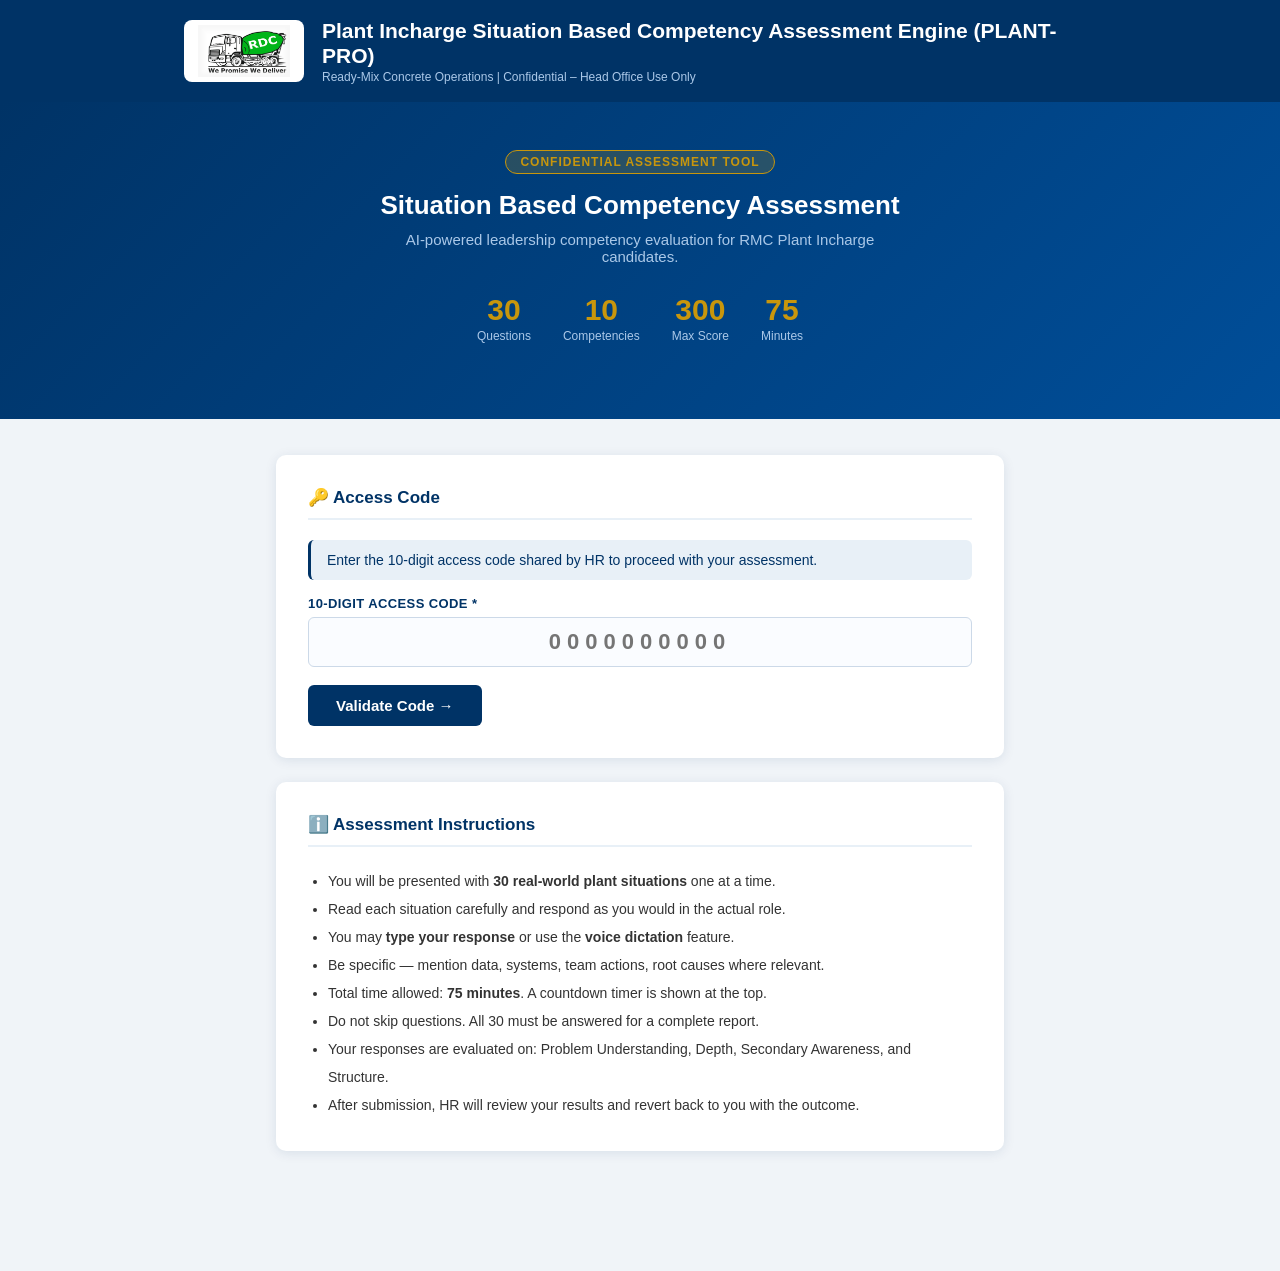
==== commit dd69498c: "SRT: PLANT-PRO stays on Plant Manager, RDC-KYS names PQI Plant Manager pages are back to "Plant Inch" ====
--- a/static/index.html
+++ b/static/index.html
@@ -97,7 +97,7 @@
       <img src="/static/rdc-logo.png?v=1" alt="RDC" onerror="this.remove();this.parentNode.classList.add('no-image');" />
     </div>
     <div>
-      <div class="header-title">RDC – Situation Based Competency Assessment Engine (RDC-KYS)</div>
+      <div class="header-title">Plant Incharge Situation Based Competency Assessment Engine (PLANT-PRO)</div>
       <div class="header-sub">Ready-Mix Concrete Operations | Confidential – Head Office Use Only</div>
     </div>
   </div>
@@ -279,6 +279,9 @@
     if (validatedType !== 'pqi') return;
     const name = 'Plant Quality Incharge (PQI) Situation Based Competency Assessment';
     document.title = 'RDC ' + name;
+    // PQI runs under the RDC-KYS engine name; Plant Manager keeps PLANT-PRO.
+    document.querySelector('.header-title').textContent =
+      'RDC – Situation Based Competency Assessment Engine (RDC-KYS)';
     document.querySelector('.hero p').textContent =
       'AI-assisted competency evaluation for RMC Plant Quality Incharge candidates.';
     document.getElementById('thirdStatNum').textContent = 'EN / हिं';
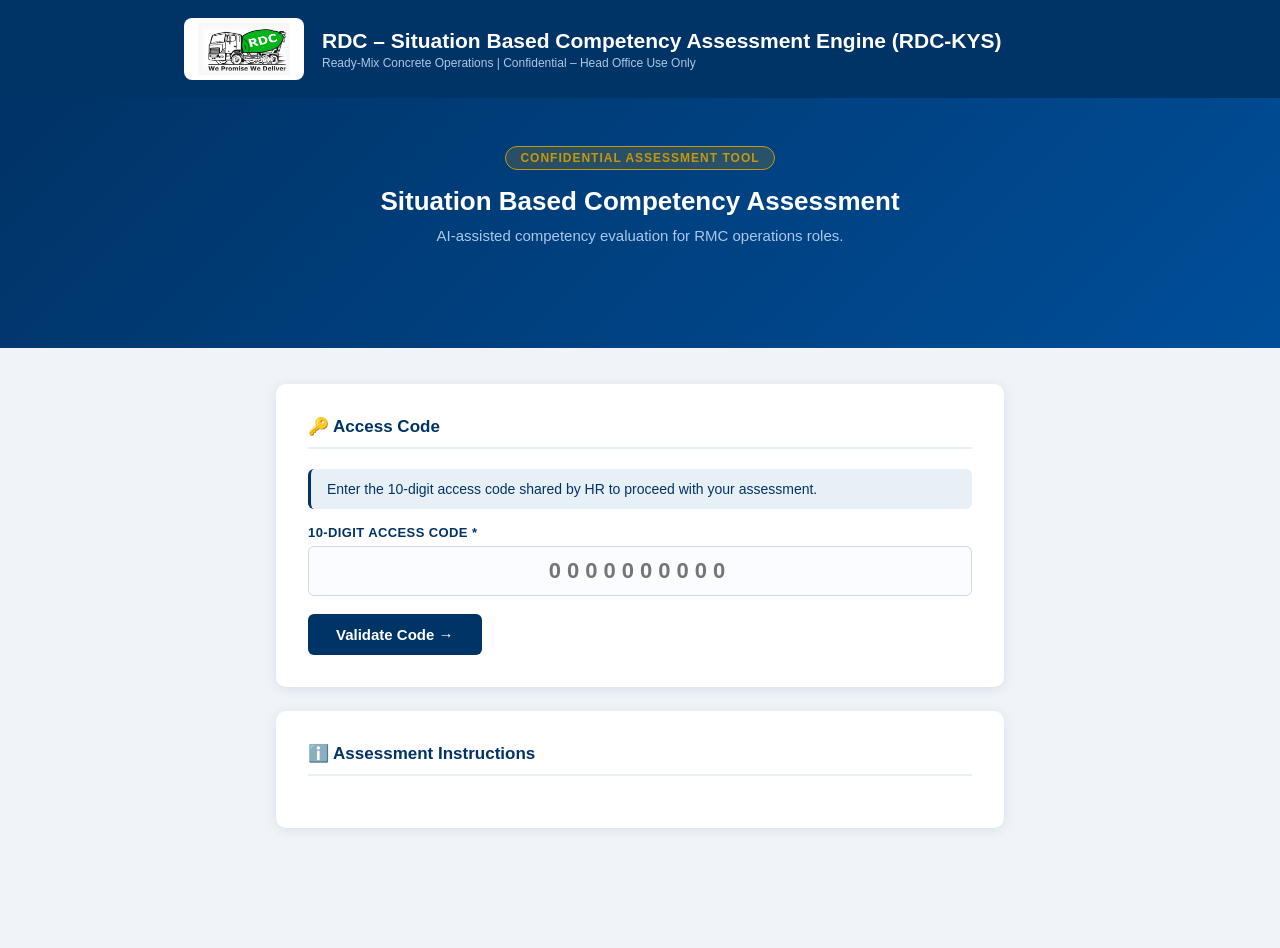
==== commit 801e3ab3: "One engine name, and each assessment describes itself This started as one app for Plant Manager. PQI" ====
--- a/static/index.html
+++ b/static/index.html
@@ -3,7 +3,7 @@
 <head>
   <meta charset="UTF-8" />
   <meta name="viewport" content="width=device-width, initial-scale=1.0" />
-  <title>RDC Plant Incharge – Situation Based Competency Assessment</title>
+  <title>RDC – Situation Based Competency Assessment</title>
   <link rel="stylesheet" href="/static/style.css?v=4.23" />
   <style>
     .hero {
@@ -97,7 +97,7 @@
       <img src="/static/rdc-logo.png?v=1" alt="RDC" onerror="this.remove();this.parentNode.classList.add('no-image');" />
     </div>
     <div>
-      <div class="header-title">Plant Incharge Situation Based Competency Assessment Engine (PLANT-PRO)</div>
+      <div class="header-title" id="engineName">RDC – Situation Based Competency Assessment Engine (RDC-KYS)</div>
       <div class="header-sub">Ready-Mix Concrete Operations | Confidential – Head Office Use Only</div>
     </div>
   </div>
@@ -106,25 +106,8 @@
 <div class="hero">
   <div class="hero-badge">CONFIDENTIAL ASSESSMENT TOOL</div>
   <h1>Situation Based Competency Assessment</h1>
-  <p>AI-powered leadership competency evaluation for RMC Plant Incharge candidates.</p>
-  <div class="stats-row">
-    <div class="stat-item">
-      <div class="stat-num">30</div>
-      <div class="stat-lbl">Questions</div>
-    </div>
-    <div class="stat-item">
-      <div class="stat-num">10</div>
-      <div class="stat-lbl">Competencies</div>
-    </div>
-    <div class="stat-item">
-      <div class="stat-num" id="thirdStatNum">300</div>
-      <div class="stat-lbl" id="thirdStatLbl">Max Score</div>
-    </div>
-    <div class="stat-item">
-      <div class="stat-num" id="assessmentTimeStat">75</div>
-      <div class="stat-lbl">Minutes</div>
-    </div>
-  </div>
+  <p>AI-assisted competency evaluation for RMC operations roles.</p>
+  <div class="stats-row" id="statsRow"></div>
 </div>
 
 <div class="container">
@@ -228,16 +211,7 @@
 
   <div class="card">
     <div class="card-title">ℹ️ Assessment Instructions</div>
-    <ul id="instructionsList" style="list-style:disc; padding-left:20px; font-size:14px; line-height:2;">
-      <li>You will be presented with <strong>30 real-world plant situations</strong> one at a time.</li>
-      <li>Read each situation carefully and respond as you would in the actual role.</li>
-      <li>You may <strong>type your response</strong> or use the <strong>voice dictation</strong> feature.</li>
-      <li>Be specific — mention data, systems, team actions, root causes where relevant.</li>
-      <li>Total time allowed: <strong id="assessmentTimeLabel">75 minutes</strong>. A countdown timer is shown at the top.</li>
-      <li>Do not skip questions. All 30 must be answered for a complete report.</li>
-      <li>Your responses are evaluated on: Problem Understanding, Depth, Secondary Awareness, and Structure.</li>
-      <li>After submission, HR will review your results and revert back to you with the outcome.</li>
-    </ul>
+    <ul id="instructionsList" style="list-style:disc; padding-left:20px; font-size:14px; line-height:2;"></ul>
   </div>
 </div>
 
@@ -245,50 +219,55 @@
   // Set today's date as default
   document.getElementById('assessmentDate').value = new Date().toISOString().split('T')[0];
 
-  // Pull the configured assessment duration from the backend so the
-  // instructions card reflects the real value (default 75 min, but
-  // overridable via ASSESSMENT_MINUTES env var).
+  // Every assessment under this engine describes itself on the server, so the
+  // page never hardcodes one of them. Until a code is validated the page shows
+  // the role-free default: the candidate has not yet told us which assessment
+  // they are here for, and the page must not guess.
+  let PRESENTATION = null;
+  let minutes = '75';
+
+  function present(type) {
+    if (!PRESENTATION) return null;
+    return PRESENTATION[type] || PRESENTATION.default || null;
+  }
+
+  function fill(text) {
+    return String(text).split('{minutes}').join(minutes);
+  }
+
+  function render(type) {
+    const p = present(type);
+    if (!p) return;
+    document.title = p.page_title;
+    document.querySelector('.hero p').textContent = p.tagline;
+    document.getElementById('statsRow').innerHTML = (p.stats || []).map(stat =>
+      `<div class="stat-item"><div class="stat-num">${escHtml(fill(stat.num))}</div>` +
+      `<div class="stat-lbl">${escHtml(stat.label)}</div></div>`).join('');
+    // Instruction text is ours, not a candidate's, and deliberately carries
+    // <strong> markup — it is written into innerHTML as authored.
+    document.getElementById('instructionsList').innerHTML =
+      (p.instructions || []).map(item => '<li>' + fill(item) + '</li>').join('');
+  }
+
   fetch('/api/config').then(r => r.ok ? r.json() : null).then(cfg => {
-    if (cfg && cfg.assessment_minutes) {
-      const lbl = document.getElementById('assessmentTimeLabel');
-      if (lbl) lbl.textContent = `${cfg.assessment_minutes} minutes`;
-      const stat = document.getElementById('assessmentTimeStat');
-      if (stat) stat.textContent = String(cfg.assessment_minutes);
-    }
+    if (!cfg) return;
+    if (cfg.assessment_minutes) minutes = String(cfg.assessment_minutes);
+    if (cfg.engine_name) document.getElementById('engineName').textContent = cfg.engine_name;
+    PRESENTATION = cfg.assessments || null;
+    render(validatedType === 'plant_manager' && !validatedCode ? 'default' : validatedType);
   }).catch(() => {});
 
   let validatedCode = '';
 
   // The assessment a validated code starts. The code decides; the candidate
-  // is never offered a choice. Plant Manager leaves the page exactly as it is.
+  // is never offered a choice.
   let validatedType = 'plant_manager';
 
-  const PQI_INSTRUCTIONS = [
-    'You will be presented with <strong>30 real-world quality situations</strong> one at a time.',
-    'Read each situation carefully and respond as you would as the Plant Quality Incharge.',
-    'You may <strong>type your response</strong> or use <strong>voice dictation</strong>. English, Hindi and Hinglish are all fine — for voice, choose English or Hindi speech recognition.',
-    'Be specific: state your decision, the evidence you rely on, who does what, and how you would stop the problem recurring.',
-    'Total time allowed: <strong>{minutes} minutes</strong>. A countdown timer is shown at the top.',
-    'Your answers are saved as you go. If your connection drops, reopen this page and enter the same access code and details to continue where you left off — the timer keeps running from your original start.',
-    'Unanswered questions are scored as zero.',
-    'After submission, HR will review your results and revert back to you with the outcome.',
-  ];
-
+  // The code has named the assessment: show that role's wording. The engine
+  // name above it does not move — one engine, several assessments.
   function applyAssessment(type) {
-    validatedType = type === 'pqi' ? 'pqi' : 'plant_manager';
-    if (validatedType !== 'pqi') return;
-    const name = 'Plant Quality Incharge (PQI) Situation Based Competency Assessment';
-    document.title = 'RDC ' + name;
-    // PQI runs under the RDC-KYS engine name; Plant Manager keeps PLANT-PRO.
-    document.querySelector('.header-title').textContent =
-      'RDC – Situation Based Competency Assessment Engine (RDC-KYS)';
-    document.querySelector('.hero p').textContent =
-      'AI-assisted competency evaluation for RMC Plant Quality Incharge candidates.';
-    document.getElementById('thirdStatNum').textContent = 'EN / हिं';
-    document.getElementById('thirdStatLbl').textContent = 'Voice Languages';
-    const minutes = document.getElementById('assessmentTimeStat').textContent || '75';
-    document.getElementById('instructionsList').innerHTML =
-      PQI_INSTRUCTIONS.map(item => '<li>' + item.replace('{minutes}', minutes) + '</li>').join('');
+    validatedType = PRESENTATION && PRESENTATION[type] ? type : 'plant_manager';
+    render(validatedType);
   }
 
   // Digits-only live filter on the code input
